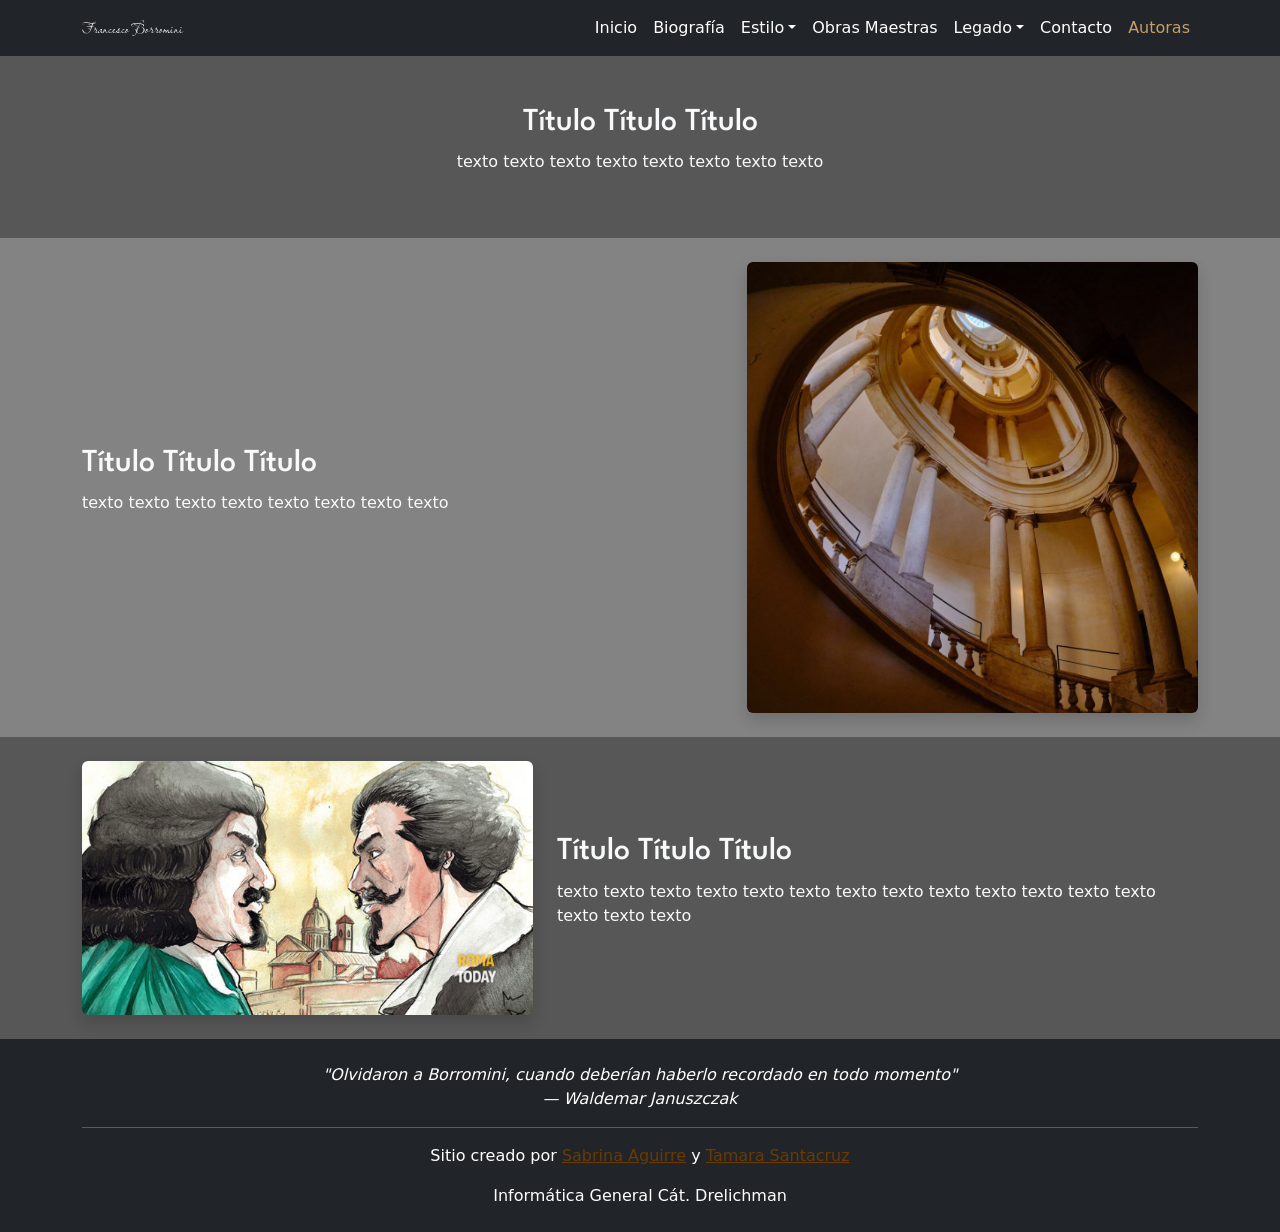
==== analisis.html @ cff2b2e4 "Cambio de headers, responsive de autoras, estructura base de analisis.html y obras.html" ====
<!DOCTYPE html>
<html lang="es">
<head>
    <meta charset="UTF-8">
    <meta name="viewport" content="width=device-width, initial-scale=1.0">
    <title>Análisis</title>
    <link href="https://cdn.jsdelivr.net/npm/bootstrap@5.3.8/dist/css/bootstrap.min.css" rel="stylesheet">
    <link href="css/estilos.css" rel="stylesheet">
    <link rel="preconnect" href="https://fonts.googleapis.com">
    <link rel="preconnect" href="https://fonts.gstatic.com" crossorigin>
    <link href="https://fonts.googleapis.com/css2?family=Abel&family=Barlow:ital,wght@0,100;0,200;0,300;0,400;0,500;0,600;0,700;0,800;0,900;1,100;1,200;1,300;1,400;1,500;1,600;1,700;1,800;1,900&family=Bebas+Neue&family=Caprasimo&family=Glegoo:wght@400;700&family=Lavishly+Yours&family=League+Spartan:wght@100..900&family=Mulish:ital,wght@0,200..1000;1,200..1000&family=Special+Gothic+Expanded+One&family=Ubuntu:ital,wght@0,300;0,400;0,500;0,700;1,300;1,400;1,500;1,700&display=swap" rel="stylesheet">
</head>
<body>
    
<header>
    <nav class="navbar navbar-expand-lg navbar-dark bg-dark">
        <div class="container"> 
            <a class="navbar-brand text-wrap text-break fs-6 fs-md-3" href="index.html">
                Francesco Borromini
            </a>
            <button class="navbar-toggler" type="button" data-bs-toggle="collapse" data-bs-target="#navbarNav" aria-controls="navbarNav" aria-expanded="false" aria-label="Toggle navigation">
                <span class="navbar-toggler-icon"></span>
            </button>

            <div class="collapse navbar-collapse" id="navbarNav">
                <ul class="navbar-nav ms-auto">
                    <li class="nav-item"><a class="nav-link" href="index.html">Inicio</a></li>
                    <li class="nav-item"><a class="nav-link" href="biografia.html">Biografía</a></li>
                    <li class="nav-item dropdown">
                        <a class="nav-link dropdown-toggle" href="estilo.html" id="estiloDropdown" role="button" data-bs-toggle="dropdown" aria-expanded="false">Estilo</a>
                        <ul class="dropdown-menu dropdown-menu-dark" aria-labelledby="estiloDropdown">
                            <li><a class="dropdown-item" href="analisis.html">Análisis</a></li>
                        </ul>
                    </li>
                    <li class="nav-item"><a class="nav-link" href="obras.html">Obras Maestras</a></li>
                    <li class="nav-item dropdown">
                        <a class="nav-link dropdown-toggle" href="legado.html" id="legadoDropdown" role="button" data-bs-toggle="dropdown" aria-expanded="false">Legado</a>
                        <ul class="dropdown-menu dropdown-menu-dark" aria-labelledby="legadoDropdown">
                            <li><a class="dropdown-item" href="contexto.html">Contexto del Barroco</a></li>
                        </ul>
                    </li>
                    <li class="nav-item"><a class="nav-link" href="formulario.html">Contacto</a></li>
                    <li class="nav-item"><a class="nav-link active" href="autoras.html">Autoras</a></li>
                </ul>
            </div>
        </div>
    </nav>
</header>

<main>
    <main>
        <div class="bg-gris-oscuro text-light py-5">
            <div class="container text-center">
                <section id="titulo-centrado">
                    <h2>Título Título Título</h2>
                    <p>texto texto texto texto texto texto texto texto</p>
                </section>
            </div>
        </div>

        <div class="bg-gris-claro text-light py-4">
            <div class="container">
                <section id="origenes">
                    <div class="row align-items-center g-4">
                        <div class="col-md-7">
                            <h2>Título Título Título</h2>
                            <p>texto texto texto texto texto texto texto texto</p>
                        </div>
                        <div class="col-md-5">
                            <img src="img/escaleras-palacio-barberini.jpg" alt="Escalera del Palacio Barberini" class="img-fluid rounded shadow">
                        </div>
                    </div>
                </section>
            </div>
        </div>

        <div class="bg-gris-oscuro text-light py-4">
            <div class="container">
                <section id="rivalidad">
                    <div class="row align-items-center g-4">
                        <div class="col-md-5">
                            <img src="img/borromini-bernini.jpg" alt="Gian Lorenzo Bernini y Francesco Borromini" class="img-fluid rounded shadow">
                        </div>
                        <div class="col-md-7">
                            <h2>Título Título Título</h2>
                            <p>texto texto texto texto texto texto texto texto texto texto texto texto texto texto texto texto</p>
                    </div>
                </section>
            </div>
        </div>
</main>

<footer class="bg-dark text-white text-center py-4">
    <div class="container">
        <p class="fst-italic">
            "Olvidaron a Borromini, cuando deberían haberlo recordado en todo momento"<br>
            — Waldemar Januszczak
        </p>
        <hr>
        <p>Sitio creado por <a href="mailto:th.aguirre1226@gmail.com" target="_blank">Sabrina Aguirre</a> y <a href="mailto:santacruzmelany83@gmail.com" target="_blank">Tamara Santacruz</a></p>
        <p class="mb-0">Informática General Cát. Drelichman</p>
    </div>
</footer>

<script src="https://cdn.jsdelivr.net/npm/bootstrap@5.3.8/dist/js/bootstrap.bundle.min.js"></script>

</body>
</html>
---- css/estilos.css ----
/* Para que padding no haga overflow */
* {
    box-sizing: border-box;
}

/* --- Links --- */
a  {
    color: rgb(106, 58, 0);
}

a:hover {
    color: rgb(152, 90, 15);
}

a:active {
    color: rgb(255, 238, 207);
}

/* --- Navbar --- */

/* --- Nombre en el navbar --- */
.navbar-brand {
  font-family: 'Lavishly Yours', cursive;
  font-size: 2.2rem;
}

/* Color normal de los links de la navbar */
.navbar-dark .navbar-nav .nav-link,
.navbar-dark .dropdown-menu .dropdown-item {
    color: #ffffff; 
}

/* Color al pasar el mouse */
.navbar-dark .navbar-nav .nav-link:hover,
.navbar-dark .dropdown-menu .dropdown-item:hover {
    color: #985a0f !important; 
}

/* Color cuando el link está activo */
.navbar-dark .navbar-nav .nav-link.active,
.navbar-dark .navbar-nav .nav-link:focus,
.navbar-dark .dropdown-menu .dropdown-item.active
 {
    color: #c79d69;
    background-color: transparent;
}

/* Suavizar transición del hover */
.navbar-nav .nav-link,
.navbar-nav .dropdown-item {
    transition: all 0.2s ease-in-out;
}


/* --- Banner index.html --- */
#banner-borromini {
    min-height: 100vh;
    
    /* Oscurecimiento */
    background-image: linear-gradient(rgba(0, 0, 0, 0.65), rgba(0, 0, 0, 0.65)), url('../img/cupula-sant-ivo.jpg');
    background-size: cover;
    background-position: center center;
}

/* --- ESTILOS index.html --- */

#banner-borromini {
    min-height: 100vh;
    
    /* Oscurecimiento */
    background-image: linear-gradient(rgba(0, 0, 0, 0.65), rgba(0, 0, 0, 0.65)), url('../img/cupula-sant-ivo.jpg');
    background-size: cover;
    background-position: center center;
}

/* --- Fondos de los contenedores --- */

.bg-gris-oscuro {
    background-color: #575757;
}

.bg-gris-claro {
    background-color: #848383;
}

/* --- Títulos de los contenedores --- */

#introduccion h2 {
  font-family: 'League Spartan', sans-serif;
  font-weight: 700;
}

#destacados h2 {
    font-family: 'League Spartan', sans-serif;
    font-weight: 500;
}

/* --- Estilos para las cards --- */

.card-img-container {
    position: relative;
    overflow: hidden;
}

.card-hover-overlay {
    position: absolute;
    top: 0;
    left: 0;
    width: 100%;
    height: 100%;
    
    /* Fondo oscuro semitransparente */
    background-color: rgba(0, 0, 0, 0.75); 
    
    /* Estilo del texto */
    color: white;
    
    /* Centrado del texto */
    display: flex;
    justify-content: center;
    align-items: center;
    text-align: center;
    
    /* Oculto por defecto */
    opacity: 0;
    
    /* Transición */
    transition: opacity 0.3s ease-in-out;
}

/* Efecto hover */
.card:hover .card-hover-overlay {
    opacity: 1;
}

/* Zoom en la imagen */
.card .card-img-top {
    transition: transform 0.3s ease-in-out;
}

.card:hover .card-img-top {
    transform: scale(1.05); /* Agranda un poco la imagen */
}

#destacados .card {
    background-color: #2c3034;
    border: 1px solid #495057;
}

#destacados .card-title {
    color: #ffffff;
    font-family: 'League Spartan', sans-serif;
    font-weight: 600;
    letter-spacing: 1px;
}

/* --- ESTILOS biografia.html --- */

#titulo-centrado h1 {
    font-family: 'League Spartan', sans-serif;
    font-weight: 700;
}

/* --- ESTILOS estilo.html --- */

#estilo, 
#tecnica, 
#estilo h2, 
#tecnica h2 {
    font-family: 'League Spartan', sans-serif;
    font-weight: 700;
}

#origenes h2,
#rivalidad h2,
#final h2,
h3,
h2 {
    font-family: 'League Spartan', sans-serif;
}

/* --- ESTILOS autoras.html --- */

.pfp {
  width: 100%;
    max-width: 140px;
    height: auto;
    border-radius: 50%;
  object-fit: cover;
  border: 3px solid #848383; 
  margin-bottom: 1rem;
}

.mail-autora {
  color: #ADA6A6;
  transition: color 0.3s ease;
}

.mail-autora:hover {
  color: #cccccc;
  text-decoration: none;
}

/* --- ESTILOS legado.html --- */

#opus-architectonicum img {
    max-width: 75%;
    display: block;
    margin: 0 auto;
}
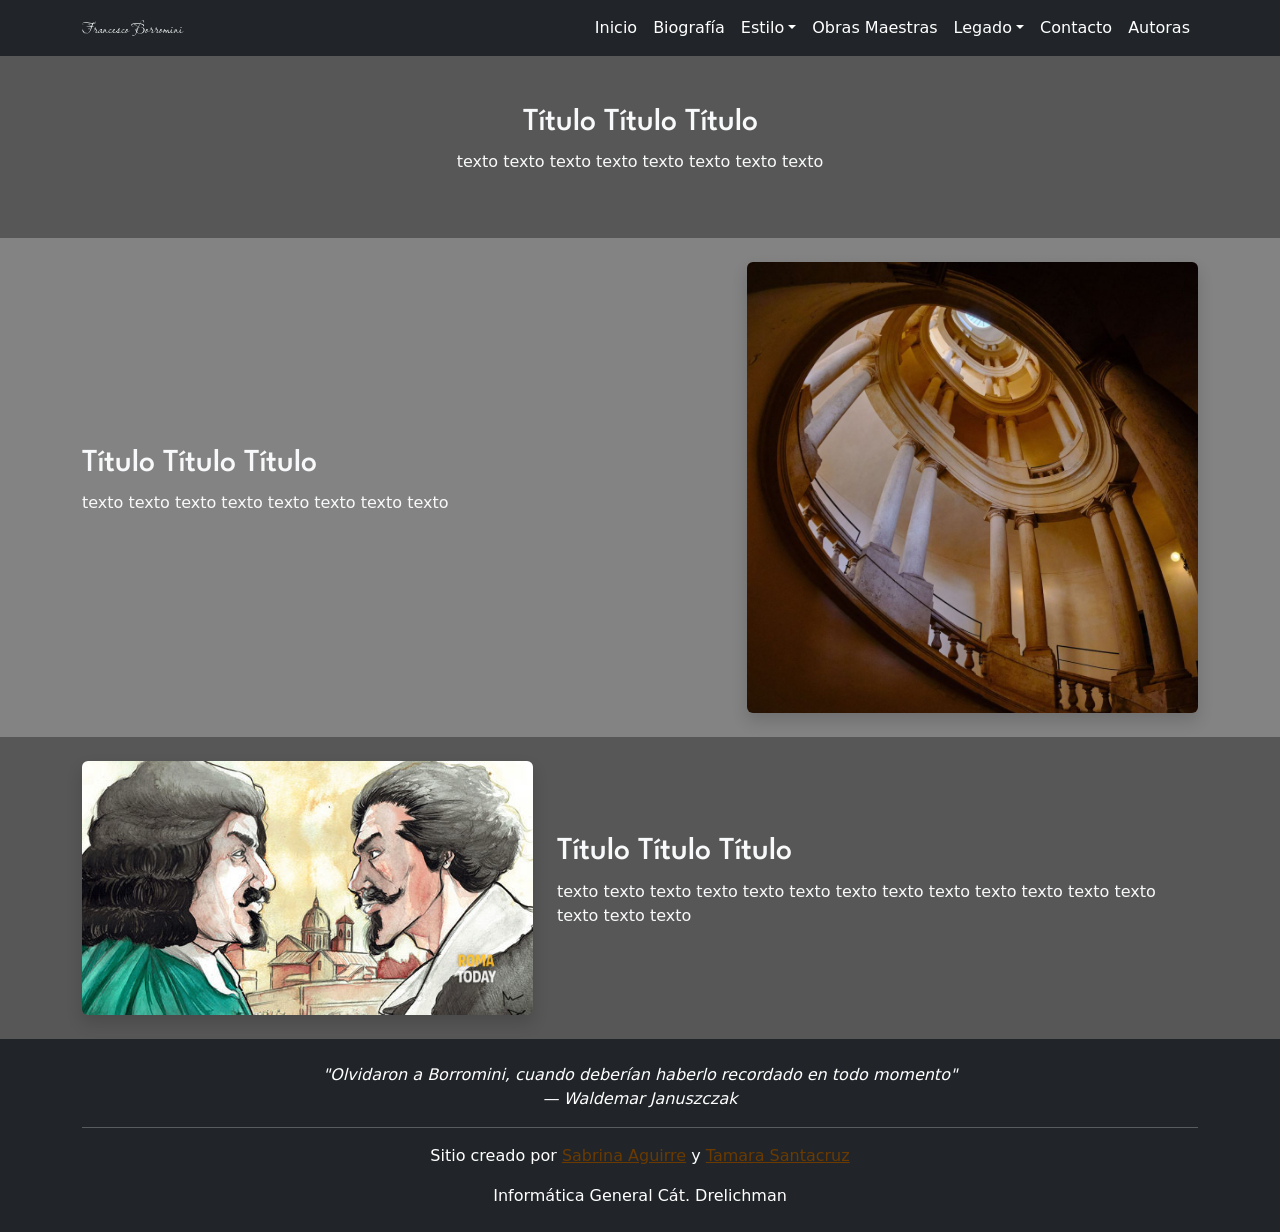
==== commit cfd70151: "Corrección del nav y otros errores" ====
--- a/analisis.html
+++ b/analisis.html
@@ -29,7 +29,7 @@
                     <li class="nav-item dropdown">
                         <a class="nav-link dropdown-toggle" href="estilo.html" id="estiloDropdown" role="button" data-bs-toggle="dropdown" aria-expanded="false">Estilo</a>
                         <ul class="dropdown-menu dropdown-menu-dark" aria-labelledby="estiloDropdown">
-                            <li><a class="dropdown-item" href="analisis.html">Análisis</a></li>
+                            <li><a class="dropdown-item active" href="analisis.html">Análisis</a></li>
                         </ul>
                     </li>
                     <li class="nav-item"><a class="nav-link" href="obras.html">Obras Maestras</a></li>
@@ -40,7 +40,7 @@
                         </ul>
                     </li>
                     <li class="nav-item"><a class="nav-link" href="formulario.html">Contacto</a></li>
-                    <li class="nav-item"><a class="nav-link active" href="autoras.html">Autoras</a></li>
+                    <li class="nav-item"><a class="nav-link" href="autoras.html">Autoras</a></li>
                 </ul>
             </div>
         </div>
--- a/css/estilos.css
+++ b/css/estilos.css
@@ -207,5 +207,4 @@
     max-width: 75%;
     display: block;
     margin: 0 auto;
-}
-
+}
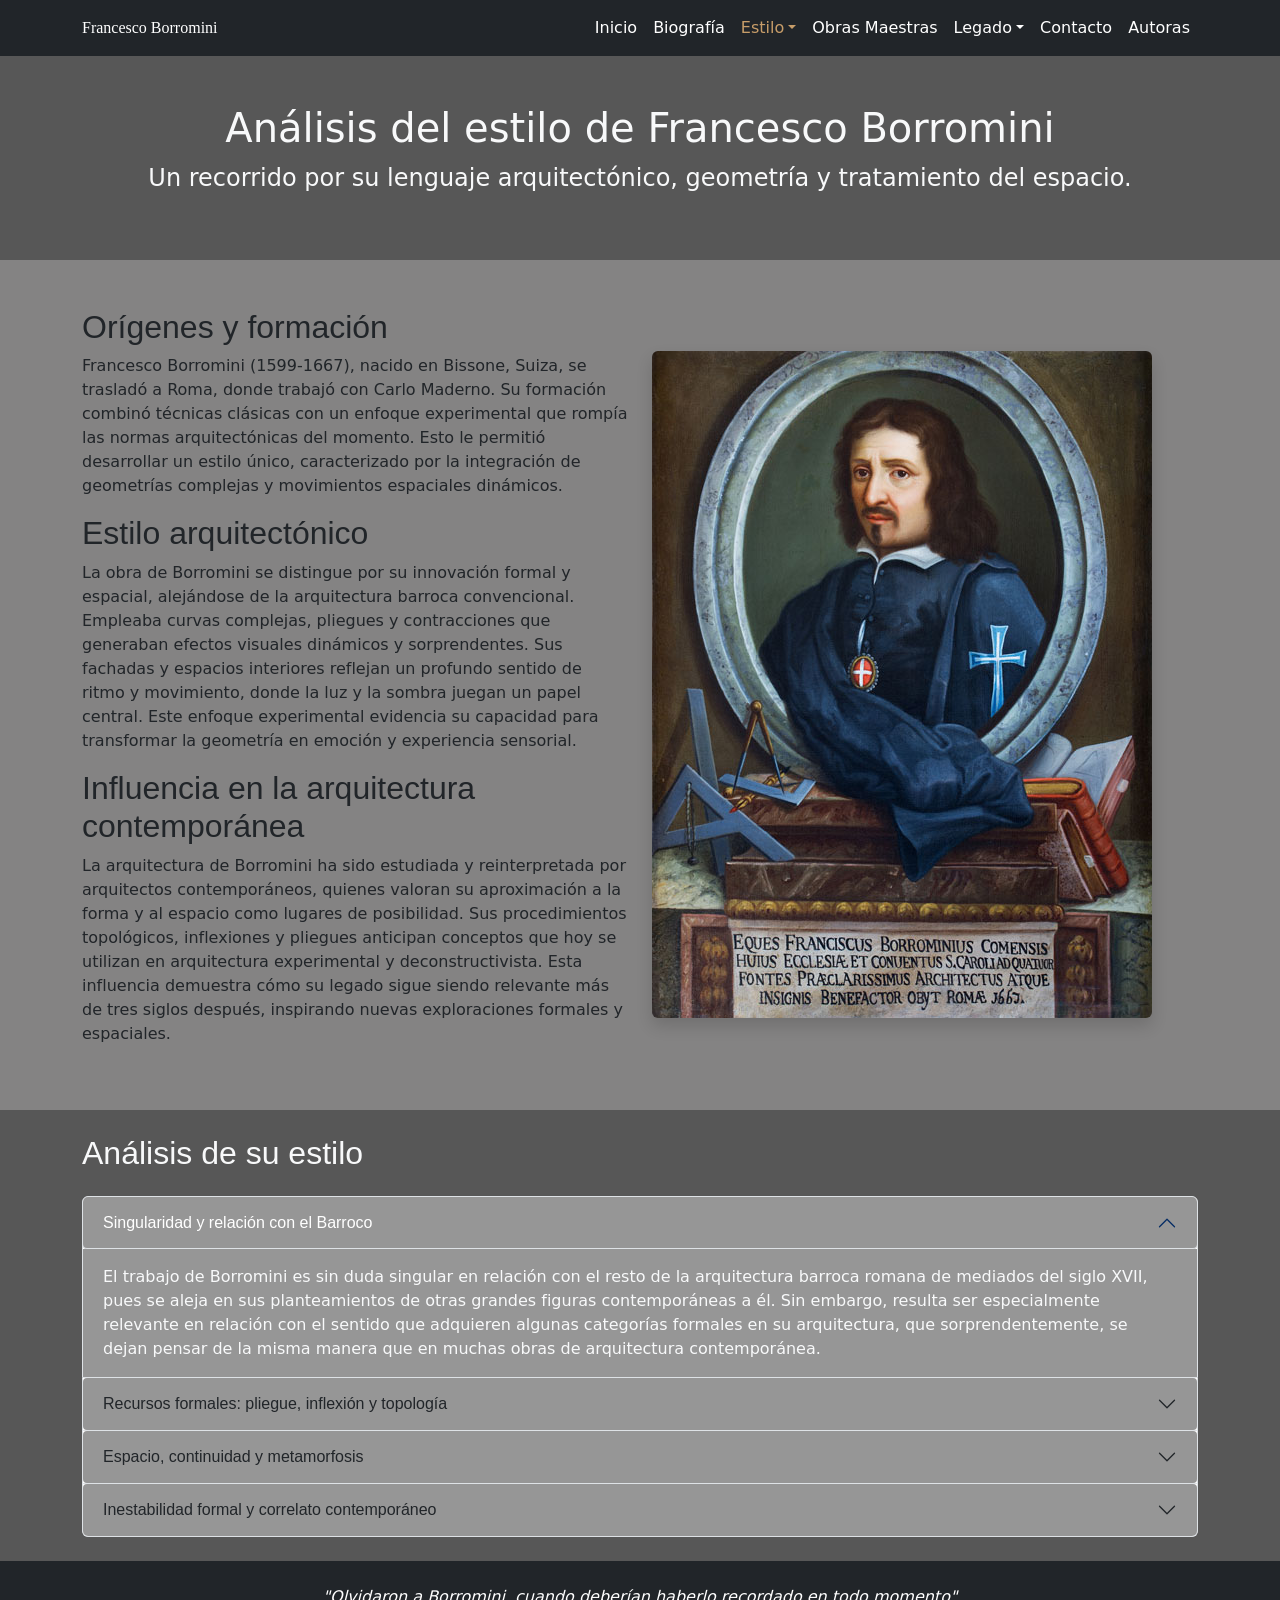
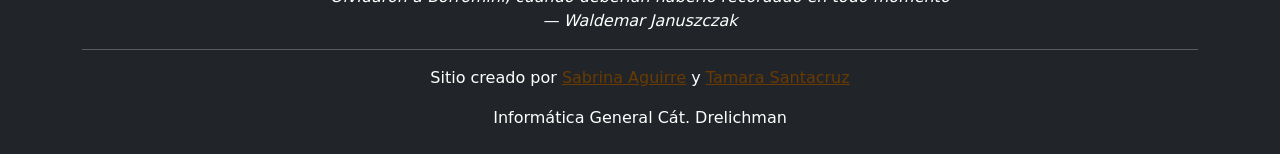
==== commit ff0ec170: "Analisis.html y tercera funcionalidad. Agrego img y modifico css" ====
--- a/analisis.html
+++ b/analisis.html
@@ -3,15 +3,12 @@
 <head>
     <meta charset="UTF-8">
     <meta name="viewport" content="width=device-width, initial-scale=1.0">
-    <title>Análisis</title>
+    <title>Análisis de Borromini</title>
     <link href="https://cdn.jsdelivr.net/npm/bootstrap@5.3.8/dist/css/bootstrap.min.css" rel="stylesheet">
     <link href="css/estilos.css" rel="stylesheet">
-    <link rel="preconnect" href="https://fonts.googleapis.com">
-    <link rel="preconnect" href="https://fonts.gstatic.com" crossorigin>
-    <link href="https://fonts.googleapis.com/css2?family=Abel&family=Barlow:ital,wght@0,100;0,200;0,300;0,400;0,500;0,600;0,700;0,800;0,900;1,100;1,200;1,300;1,400;1,500;1,600;1,700;1,800;1,900&family=Bebas+Neue&family=Caprasimo&family=Glegoo:wght@400;700&family=Lavishly+Yours&family=League+Spartan:wght@100..900&family=Mulish:ital,wght@0,200..1000;1,200..1000&family=Special+Gothic+Expanded+One&family=Ubuntu:ital,wght@0,300;0,400;0,500;0,700;1,300;1,400;1,500;1,700&display=swap" rel="stylesheet">
 </head>
 <body>
-    
+
 <header>
     <nav class="navbar navbar-expand-lg navbar-dark bg-dark">
         <div class="container"> 
@@ -27,7 +24,7 @@
                     <li class="nav-item"><a class="nav-link" href="index.html">Inicio</a></li>
                     <li class="nav-item"><a class="nav-link" href="biografia.html">Biografía</a></li>
                     <li class="nav-item dropdown">
-                        <a class="nav-link dropdown-toggle" href="estilo.html" id="estiloDropdown" role="button" data-bs-toggle="dropdown" aria-expanded="false">Estilo</a>
+                        <a class="nav-link dropdown-toggle active" href="estilo.html" id="estiloDropdown" role="button" data-bs-toggle="dropdown" aria-expanded="false">Estilo</a>
                         <ul class="dropdown-menu dropdown-menu-dark" aria-labelledby="estiloDropdown">
                             <li><a class="dropdown-item active" href="analisis.html">Análisis</a></li>
                         </ul>
@@ -48,46 +45,99 @@
 </header>
 
 <main>
-    <main>
-        <div class="bg-gris-oscuro text-light py-5">
-            <div class="container text-center">
-                <section id="titulo-centrado">
-                    <h2>Título Título Título</h2>
-                    <p>texto texto texto texto texto texto texto texto</p>
-                </section>
+    <!-- Introducción -->
+    <div class="bg-gris-oscuro text-light py-5">
+        <div class="container text-center">
+            <h1>Análisis del estilo de Francesco Borromini</h1>
+            <p class="lead fs-4">Un recorrido por su lenguaje arquitectónico, geometría y tratamiento del espacio.</p>
+        </div>
+    </div>
+
+    <!-- Orígenes y formación -->
+    <div class="bg-gris-claro text-dark py-5">
+        <div class="container">
+            <div class="row align-items-center g-4">
+                <div class="col-md-6">
+                    <h2>Orígenes y formación</h2>
+                    <p>Francesco Borromini (1599-1667), nacido en Bissone, Suiza, se trasladó a Roma, donde trabajó con Carlo Maderno. Su formación combinó técnicas clásicas con un enfoque experimental que rompía las normas arquitectónicas del momento. Esto le permitió desarrollar un estilo único, caracterizado por la integración de geometrías complejas y movimientos espaciales dinámicos.</p>
+
+                    <h2>Estilo arquitectónico</h2>
+                    <p>La obra de Borromini se distingue por su innovación formal y espacial, alejándose de la arquitectura barroca convencional. Empleaba curvas complejas, pliegues y contracciones que generaban efectos visuales dinámicos y sorprendentes. Sus fachadas y espacios interiores reflejan un profundo sentido de ritmo y movimiento, donde la luz y la sombra juegan un papel central. Este enfoque experimental evidencia su capacidad para transformar la geometría en emoción y experiencia sensorial.</p>
+
+                    <h2>Influencia en la arquitectura contemporánea</h2>
+                    <p>La arquitectura de Borromini ha sido estudiada y reinterpretada por arquitectos contemporáneos, quienes valoran su aproximación a la forma y al espacio como lugares de posibilidad. Sus procedimientos topológicos, inflexiones y pliegues anticipan conceptos que hoy se utilizan en arquitectura experimental y deconstructivista. Esta influencia demuestra cómo su legado sigue siendo relevante más de tres siglos después, inspirando nuevas exploraciones formales y espaciales.</p>
+                </div>
+
+                <div class="col-md-6">
+                    <img src="img/borromini-retrato-espejo.jpg" alt="Retrato de Borromini frente a un espejo" class="img-fluid rounded shadow">
+                </div>
             </div>
         </div>
+    </div>
 
-        <div class="bg-gris-claro text-light py-4">
-            <div class="container">
-                <section id="origenes">
-                    <div class="row align-items-center g-4">
-                        <div class="col-md-7">
-                            <h2>Título Título Título</h2>
-                            <p>texto texto texto texto texto texto texto texto</p>
-                        </div>
-                        <div class="col-md-5">
-                            <img src="img/escaleras-palacio-barberini.jpg" alt="Escalera del Palacio Barberini" class="img-fluid rounded shadow">
+    <!-- Análisis profundo en acordeones -->
+    <div class="bg-gris-oscuro text-light py-4">
+        <div class="container">
+            <h2 class="mb-4">Análisis de su estilo</h2>
+
+            <div class="accordion" id="acordeonAnalisis">
+                <div class="accordion-item">
+                    <h2 class="accordion-header" id="headingUno">
+                        <button class="accordion-button" type="button" data-bs-toggle="collapse" data-bs-target="#collapseUno" aria-expanded="true" aria-controls="collapseUno">
+                            Singularidad y relación con el Barroco
+                        </button>
+                    </h2>
+                    <div id="collapseUno" class="accordion-collapse collapse show" aria-labelledby="headingUno" data-bs-parent="#acordeonAnalisis">
+                        <div class="accordion-body">
+                            El trabajo de Borromini es sin duda singular en relación con el resto de la arquitectura barroca romana de mediados del siglo XVII, pues se aleja en sus planteamientos de otras grandes figuras contemporáneas a él. Sin embargo, resulta ser especialmente relevante en relación con el sentido que adquieren algunas categorías formales en su arquitectura, que sorprendentemente, se dejan pensar de la misma manera que en muchas obras de arquitectura contemporánea.
                         </div>
                     </div>
-                </section>
-            </div>
+                </div>
+
+                <div class="accordion-item">
+                    <h2 class="accordion-header" id="headingDos">
+                        <button class="accordion-button collapsed" type="button" data-bs-toggle="collapse" data-bs-target="#collapseDos" aria-expanded="false" aria-controls="collapseDos">
+                            Recursos formales: pliegue, inflexión y topología
+                        </button>
+                    </h2>
+                    <div id="collapseDos" class="accordion-collapse collapse" aria-labelledby="headingDos" data-bs-parent="#acordeonAnalisis">
+                        <div class="accordion-body">
+                            A través del uso del pliegue, la inflexión, lo topológico o lo in-forme, descubrimos en la arquitectura de Borromini una cierta negación a determinarse en una apariencia formal concreta. Los principios que rigen la forma, es decir, su estatuto, comparten un mismo sentido con muchas obras de arquitectura contemporánea, extendiendo el modo de comprensión del espacio a nuevas maneras de exploración de la forma.
+                        </div>
+                    </div>
+                </div>
+
+                <div class="accordion-item">
+                    <h2 class="accordion-header" id="headingTres">
+                        <button class="accordion-button collapsed" type="button" data-bs-toggle="collapse" data-bs-target="#collapseTres" aria-expanded="false" aria-controls="collapseTres">
+                            Espacio, continuidad y metamorfosis
+                        </button>
+                    </h2>
+                    <div id="collapseTres" class="accordion-collapse collapse" aria-labelledby="headingTres" data-bs-parent="#acordeonAnalisis">
+                        <div class="accordion-body">
+                            Estos rasgos característicos apuntan a una comprensión del espacio como lugar de posibilidad; el uso de inflexión, expresión de continuidad, procedimiento metamórfico, enmascaramiento de lo tectónico y el estatuto de la envolvente como lugar privilegiado de expresión. Señalan no tanto a la forma completada, como al lugar-espacio donde esta se determina.
+                        </div>
+                    </div>
+                </div>
+
+                <div class="accordion-item">
+                    <h2 class="accordion-header" id="headingCuatro">
+                        <button class="accordion-button collapsed" type="button" data-bs-toggle="collapse" data-bs-target="#collapseCuatro" aria-expanded="false" aria-controls="collapseCuatro">
+                            Inestabilidad formal y correlato contemporáneo
+                        </button>
+                    </h2>
+                    <div id="collapseCuatro" class="accordion-collapse collapse" aria-labelledby="headingCuatro" data-bs-parent="#acordeonAnalisis">
+                        <div class="accordion-body">
+                            El estatuto o régimen de la forma no evidencia una forma acabada y determinada en plenitud, sino una cierta inestabilidad en su expresión, configuración, estructura y límites. Esta reflexión tiene su correlato en arquitectura contemporánea y permite comprender cómo la obra de Borromini sigue siendo una referencia para el análisis actual del espacio y la forma.
+                        </div>
+                    </div>
+                </div>
+
+            </div> <!-- Fin acordeón -->
+
         </div>
+    </div>
 
-        <div class="bg-gris-oscuro text-light py-4">
-            <div class="container">
-                <section id="rivalidad">
-                    <div class="row align-items-center g-4">
-                        <div class="col-md-5">
-                            <img src="img/borromini-bernini.jpg" alt="Gian Lorenzo Bernini y Francesco Borromini" class="img-fluid rounded shadow">
-                        </div>
-                        <div class="col-md-7">
-                            <h2>Título Título Título</h2>
-                            <p>texto texto texto texto texto texto texto texto texto texto texto texto texto texto texto texto</p>
-                    </div>
-                </section>
-            </div>
-        </div>
 </main>
 
 <footer class="bg-dark text-white text-center py-4">
@@ -103,6 +153,6 @@
 </footer>
 
 <script src="https://cdn.jsdelivr.net/npm/bootstrap@5.3.8/dist/js/bootstrap.bundle.min.js"></script>
-
+<script src="js/analisis.js"></script>
 </body>
 </html>
--- a/css/estilos.css
+++ b/css/estilos.css
@@ -1,19 +1,18 @@
-/* Para que padding no haga overflow */
 * {
     box-sizing: border-box;
 }
 
 /* --- Links --- */
 a  {
-    color: rgb(106, 58, 0);
+    color: #6a3a00;
 }
 
 a:hover {
-    color: rgb(152, 90, 15);
+    color: #985a0f;
 }
 
 a:active {
-    color: rgb(255, 238, 207);
+    color: #ffeecf;
 }
 
 /* --- Navbar --- */
@@ -57,7 +56,7 @@
     min-height: 100vh;
     
     /* Oscurecimiento */
-    background-image: linear-gradient(rgba(0, 0, 0, 0.65), rgba(0, 0, 0, 0.65)), url('../img/cupula-sant-ivo.jpg');
+    background-image: linear-gradient(#000000a6, #000000a6), url('../img/cupula-sant-ivo.jpg');
     background-size: cover;
     background-position: center center;
 }
@@ -68,7 +67,7 @@
     min-height: 100vh;
     
     /* Oscurecimiento */
-    background-image: linear-gradient(rgba(0, 0, 0, 0.65), rgba(0, 0, 0, 0.65)), url('../img/cupula-sant-ivo.jpg');
+    background-image: linear-gradient(#000000a6, #000000a6), url('../img/cupula-sant-ivo.jpg');
     background-size: cover;
     background-position: center center;
 }
@@ -110,10 +109,10 @@
     height: 100%;
     
     /* Fondo oscuro semitransparente */
-    background-color: rgba(0, 0, 0, 0.75); 
+    background-color: #000000bf; 
     
     /* Estilo del texto */
-    color: white;
+    color: #ffffff;
     
     /* Centrado del texto */
     display: flex;
@@ -207,4 +206,26 @@
     max-width: 75%;
     display: block;
     margin: 0 auto;
-}+}
+
+
+/* --- Estilos analisis.html --- */
+
+
+.accordion-button {
+    background-color: #969696;
+    border-radius: 0.25rem;
+  }
+
+  .accordion-button:not(.collapsed) {
+    background-color: #969696; 
+    color: #fff;
+  }
+
+.accordion-body {
+    background-color: #969696; 
+    color: #f8f9fa;
+}
+
+
+
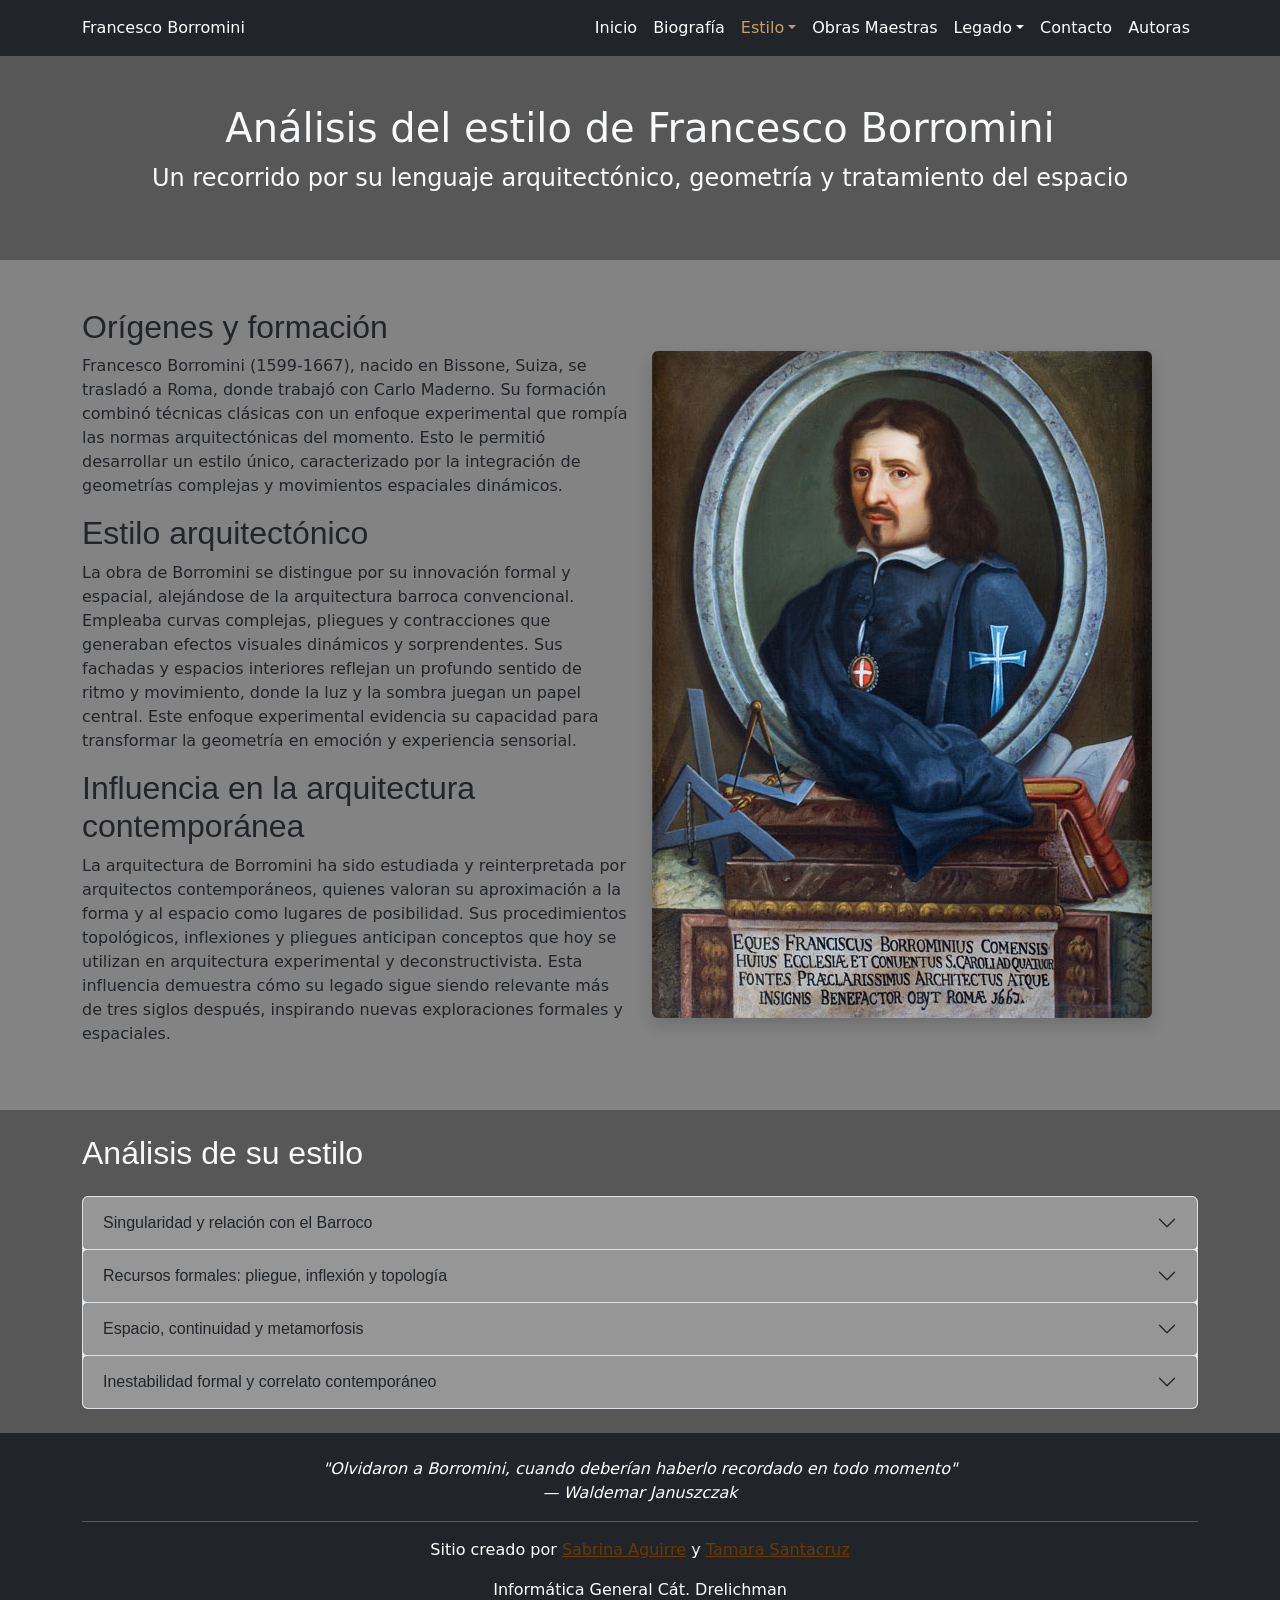
==== commit c63e80a0: "Arreglos finales" ====
--- a/analisis.html
+++ b/analisis.html
@@ -49,7 +49,7 @@
     <div class="bg-gris-oscuro text-light py-5">
         <div class="container text-center">
             <h1>Análisis del estilo de Francesco Borromini</h1>
-            <p class="lead fs-4">Un recorrido por su lenguaje arquitectónico, geometría y tratamiento del espacio.</p>
+            <p class="lead fs-4">Un recorrido por su lenguaje arquitectónico, geometría y tratamiento del espacio</p>
         </div>
     </div>
 
@@ -83,11 +83,11 @@
             <div class="accordion" id="acordeonAnalisis">
                 <div class="accordion-item">
                     <h2 class="accordion-header" id="headingUno">
-                        <button class="accordion-button" type="button" data-bs-toggle="collapse" data-bs-target="#collapseUno" aria-expanded="true" aria-controls="collapseUno">
+                        <button class="accordion-button collapsed" type="button" data-bs-toggle="collapse" data-bs-target="#collapseUno" aria-expanded="false" aria-controls="collapseUno">
                             Singularidad y relación con el Barroco
                         </button>
                     </h2>
-                    <div id="collapseUno" class="accordion-collapse collapse show" aria-labelledby="headingUno" data-bs-parent="#acordeonAnalisis">
+                    <div id="collapseUno" class="accordion-collapse collapse" aria-labelledby="headingUno" data-bs-parent="#acordeonAnalisis">
                         <div class="accordion-body">
                             El trabajo de Borromini es sin duda singular en relación con el resto de la arquitectura barroca romana de mediados del siglo XVII, pues se aleja en sus planteamientos de otras grandes figuras contemporáneas a él. Sin embargo, resulta ser especialmente relevante en relación con el sentido que adquieren algunas categorías formales en su arquitectura, que sorprendentemente, se dejan pensar de la misma manera que en muchas obras de arquitectura contemporánea.
                         </div>
--- a/css/estilos.css
+++ b/css/estilos.css
@@ -19,7 +19,6 @@
 
 /* --- Nombre en el navbar --- */
 .navbar-brand {
-  font-family: 'Lavishly Yours', cursive;
   font-size: 2.2rem;
 }
 
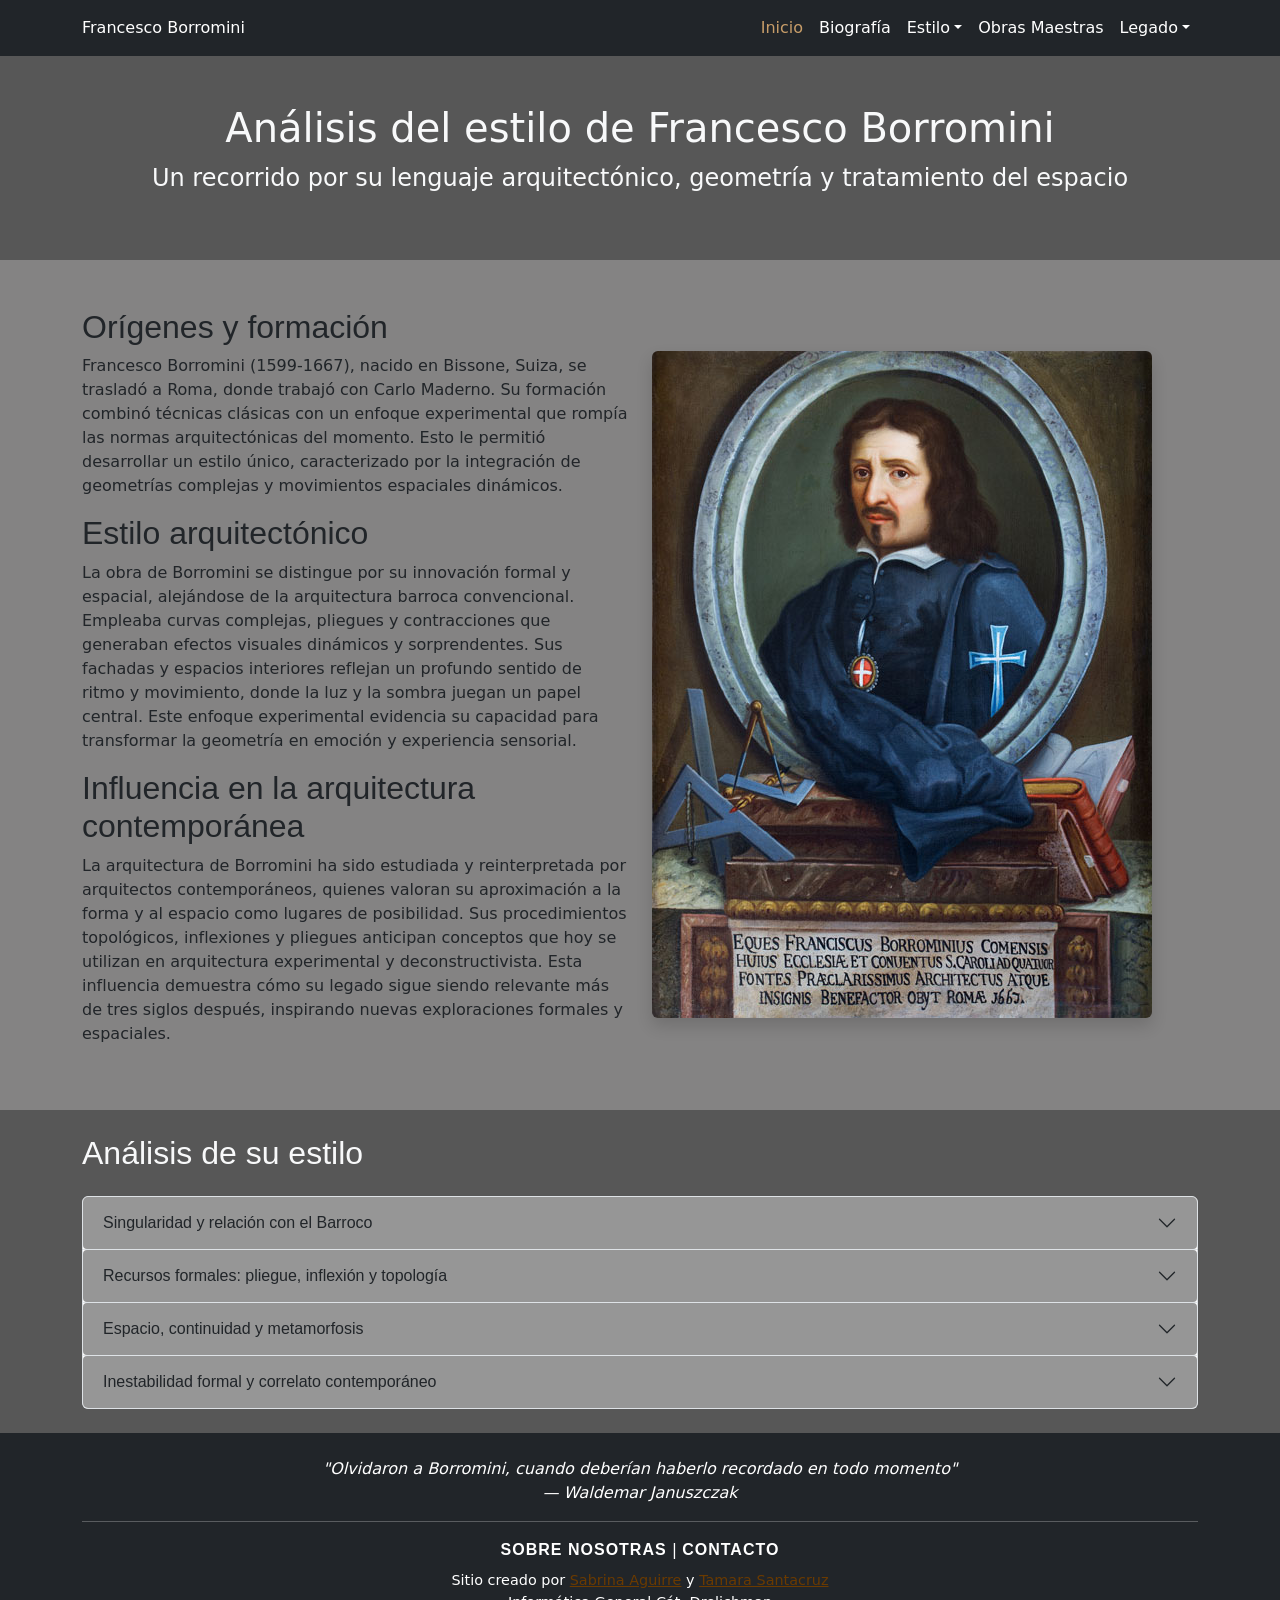
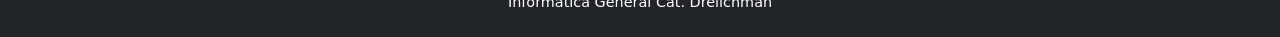
==== commit 8dd17390: "Nav y footer modificados en todas las páginas" ====
--- a/analisis.html
+++ b/analisis.html
@@ -10,147 +10,169 @@
 <body>
 
 <header>
-    <nav class="navbar navbar-expand-lg navbar-dark bg-dark">
-        <div class="container"> 
-            <a class="navbar-brand text-wrap text-break fs-6 fs-md-3" href="index.html">
-                Francesco Borromini
-            </a>
-            <button class="navbar-toggler" type="button" data-bs-toggle="collapse" data-bs-target="#navbarNav" aria-controls="navbarNav" aria-expanded="false" aria-label="Toggle navigation">
-                <span class="navbar-toggler-icon"></span>
-            </button>
+        <nav class="navbar navbar-expand-lg navbar-dark bg-dark">
+            <div class="container"> 
+                <a class="navbar-brand text-wrap text-break fs-6 fs-md-3" href="index.html">
+                    Francesco Borromini
+                </a>
+                <button class="navbar-toggler" type="button" data-bs-toggle="collapse" data-bs-target="#navbarNav" aria-controls="navbarNav" aria-expanded="false" aria-label="Toggle navigation">
+                    <span class="navbar-toggler-icon"></span>
+                </button>
 
-            <div class="collapse navbar-collapse" id="navbarNav">
-                <ul class="navbar-nav ms-auto">
-                    <li class="nav-item"><a class="nav-link" href="index.html">Inicio</a></li>
-                    <li class="nav-item"><a class="nav-link" href="biografia.html">Biografía</a></li>
-                    <li class="nav-item dropdown">
-                        <a class="nav-link dropdown-toggle active" href="estilo.html" id="estiloDropdown" role="button" data-bs-toggle="dropdown" aria-expanded="false">Estilo</a>
-                        <ul class="dropdown-menu dropdown-menu-dark" aria-labelledby="estiloDropdown">
-                            <li><a class="dropdown-item active" href="analisis.html">Análisis</a></li>
-                        </ul>
-                    </li>
-                    <li class="nav-item"><a class="nav-link" href="obras.html">Obras Maestras</a></li>
-                    <li class="nav-item dropdown">
-                        <a class="nav-link dropdown-toggle" href="legado.html" id="legadoDropdown" role="button" data-bs-toggle="dropdown" aria-expanded="false">Legado</a>
-                        <ul class="dropdown-menu dropdown-menu-dark" aria-labelledby="legadoDropdown">
-                            <li><a class="dropdown-item" href="contexto.html">Contexto del Barroco</a></li>
-                        </ul>
-                    </li>
-                    <li class="nav-item"><a class="nav-link" href="formulario.html">Contacto</a></li>
-                    <li class="nav-item"><a class="nav-link" href="autoras.html">Autoras</a></li>
-                </ul>
+                <div class="collapse navbar-collapse" id="navbarNav">
+                    <ul class="navbar-nav ms-auto">
+                        <li class="nav-item"><a class="nav-link active" href="index.html">Inicio</a></li>
+
+                        <li class="nav-item"><a class="nav-link" href="biografia.html">Biografía</a></li>
+
+                        <li class="nav-item dropdown">
+                            <a class="nav-link dropdown-toggle" href="#" id="estiloDropdown" role="button" data-bs-toggle="dropdown" aria-expanded="false">Estilo</a>
+                            <ul class="dropdown-menu dropdown-menu-dark" aria-labelledby="estiloDropdown">
+                                <li><a class="dropdown-item dropdown-item-special" href="estilo.html">Ver Estilo</a></li>
+                                <li><hr class="dropdown-divider"></li>
+                                <li><a class="dropdown-item" href="analisis.html">Análisis</a></li>
+                            </ul>
+                        </li>
+
+                        <li class="nav-item"><a class="nav-link" href="obras.html">Obras Maestras</a></li>
+
+                        <li class="nav-item dropdown">
+                            <a class="nav-link dropdown-toggle" href="#" id="legadoDropdown" role="button" data-bs-toggle="dropdown" aria-expanded="false">Legado</a>
+                            <ul class="dropdown-menu dropdown-menu-dark" aria-labelledby="legadoDropdown">
+                                <li><a class="dropdown-item dropdown-item-special" href="legado.html">Ver Legado</a></li>
+                                <li><hr class="dropdown-divider"></li>
+                                <li><a class="dropdown-item" href="contexto.html">Contexto del Barroco</a></li>
+                            </ul>
+                        </li>
+
+                    </ul>
+                </div>
+            </div>
+        </nav>
+    </header>
+
+    <main>
+        <!-- Introducción -->
+        <div class="bg-gris-oscuro text-light py-5">
+            <div class="container text-center">
+                <h1>Análisis del estilo de Francesco Borromini</h1>
+                <p class="lead fs-4">Un recorrido por su lenguaje arquitectónico, geometría y tratamiento del espacio</p>
             </div>
         </div>
-    </nav>
-</header>
 
-<main>
-    <!-- Introducción -->
-    <div class="bg-gris-oscuro text-light py-5">
-        <div class="container text-center">
-            <h1>Análisis del estilo de Francesco Borromini</h1>
-            <p class="lead fs-4">Un recorrido por su lenguaje arquitectónico, geometría y tratamiento del espacio</p>
-        </div>
-    </div>
+        <!-- Orígenes y formación -->
+        <div class="bg-gris-claro text-dark py-5">
+            <div class="container">
+                <div class="row align-items-center g-4">
+                    <div class="col-md-6">
+                        <h2>Orígenes y formación</h2>
+                        <p>Francesco Borromini (1599-1667), nacido en Bissone, Suiza, se trasladó a Roma, donde trabajó con Carlo Maderno. Su formación combinó técnicas clásicas con un enfoque experimental que rompía las normas arquitectónicas del momento. Esto le permitió desarrollar un estilo único, caracterizado por la integración de geometrías complejas y movimientos espaciales dinámicos.</p>
 
-    <!-- Orígenes y formación -->
-    <div class="bg-gris-claro text-dark py-5">
-        <div class="container">
-            <div class="row align-items-center g-4">
-                <div class="col-md-6">
-                    <h2>Orígenes y formación</h2>
-                    <p>Francesco Borromini (1599-1667), nacido en Bissone, Suiza, se trasladó a Roma, donde trabajó con Carlo Maderno. Su formación combinó técnicas clásicas con un enfoque experimental que rompía las normas arquitectónicas del momento. Esto le permitió desarrollar un estilo único, caracterizado por la integración de geometrías complejas y movimientos espaciales dinámicos.</p>
+                        <h2>Estilo arquitectónico</h2>
+                        <p>La obra de Borromini se distingue por su innovación formal y espacial, alejándose de la arquitectura barroca convencional. Empleaba curvas complejas, pliegues y contracciones que generaban efectos visuales dinámicos y sorprendentes. Sus fachadas y espacios interiores reflejan un profundo sentido de ritmo y movimiento, donde la luz y la sombra juegan un papel central. Este enfoque experimental evidencia su capacidad para transformar la geometría en emoción y experiencia sensorial.</p>
 
-                    <h2>Estilo arquitectónico</h2>
-                    <p>La obra de Borromini se distingue por su innovación formal y espacial, alejándose de la arquitectura barroca convencional. Empleaba curvas complejas, pliegues y contracciones que generaban efectos visuales dinámicos y sorprendentes. Sus fachadas y espacios interiores reflejan un profundo sentido de ritmo y movimiento, donde la luz y la sombra juegan un papel central. Este enfoque experimental evidencia su capacidad para transformar la geometría en emoción y experiencia sensorial.</p>
+                        <h2>Influencia en la arquitectura contemporánea</h2>
+                        <p>La arquitectura de Borromini ha sido estudiada y reinterpretada por arquitectos contemporáneos, quienes valoran su aproximación a la forma y al espacio como lugares de posibilidad. Sus procedimientos topológicos, inflexiones y pliegues anticipan conceptos que hoy se utilizan en arquitectura experimental y deconstructivista. Esta influencia demuestra cómo su legado sigue siendo relevante más de tres siglos después, inspirando nuevas exploraciones formales y espaciales.</p>
+                    </div>
 
-                    <h2>Influencia en la arquitectura contemporánea</h2>
-                    <p>La arquitectura de Borromini ha sido estudiada y reinterpretada por arquitectos contemporáneos, quienes valoran su aproximación a la forma y al espacio como lugares de posibilidad. Sus procedimientos topológicos, inflexiones y pliegues anticipan conceptos que hoy se utilizan en arquitectura experimental y deconstructivista. Esta influencia demuestra cómo su legado sigue siendo relevante más de tres siglos después, inspirando nuevas exploraciones formales y espaciales.</p>
-                </div>
-
-                <div class="col-md-6">
-                    <img src="img/borromini-retrato-espejo.jpg" alt="Retrato de Borromini frente a un espejo" class="img-fluid rounded shadow">
+                    <div class="col-md-6">
+                        <img src="img/borromini-retrato-espejo.jpg" alt="Retrato de Borromini frente a un espejo" class="img-fluid rounded shadow">
+                    </div>
                 </div>
             </div>
         </div>
-    </div>
 
-    <!-- Análisis profundo en acordeones -->
-    <div class="bg-gris-oscuro text-light py-4">
-        <div class="container">
-            <h2 class="mb-4">Análisis de su estilo</h2>
+        <!-- Análisis profundo en acordeones -->
+        <div class="bg-gris-oscuro text-light py-4">
+            <div class="container">
+                <h2 class="mb-4">Análisis de su estilo</h2>
 
-            <div class="accordion" id="acordeonAnalisis">
-                <div class="accordion-item">
-                    <h2 class="accordion-header" id="headingUno">
-                        <button class="accordion-button collapsed" type="button" data-bs-toggle="collapse" data-bs-target="#collapseUno" aria-expanded="false" aria-controls="collapseUno">
-                            Singularidad y relación con el Barroco
-                        </button>
-                    </h2>
-                    <div id="collapseUno" class="accordion-collapse collapse" aria-labelledby="headingUno" data-bs-parent="#acordeonAnalisis">
-                        <div class="accordion-body">
-                            El trabajo de Borromini es sin duda singular en relación con el resto de la arquitectura barroca romana de mediados del siglo XVII, pues se aleja en sus planteamientos de otras grandes figuras contemporáneas a él. Sin embargo, resulta ser especialmente relevante en relación con el sentido que adquieren algunas categorías formales en su arquitectura, que sorprendentemente, se dejan pensar de la misma manera que en muchas obras de arquitectura contemporánea.
+                <div class="accordion" id="acordeonAnalisis">
+                    <div class="accordion-item">
+                        <h2 class="accordion-header" id="headingUno">
+                            <button class="accordion-button collapsed" type="button" data-bs-toggle="collapse" data-bs-target="#collapseUno" aria-expanded="false" aria-controls="collapseUno">
+                                Singularidad y relación con el Barroco
+                            </button>
+                        </h2>
+                        <div id="collapseUno" class="accordion-collapse collapse" aria-labelledby="headingUno" data-bs-parent="#acordeonAnalisis">
+                            <div class="accordion-body">
+                                El trabajo de Borromini es sin duda singular en relación con el resto de la arquitectura barroca romana de mediados del siglo XVII, pues se aleja en sus planteamientos de otras grandes figuras contemporáneas a él. Sin embargo, resulta ser especialmente relevante en relación con el sentido que adquieren algunas categorías formales en su arquitectura, que sorprendentemente, se dejan pensar de la misma manera que en muchas obras de arquitectura contemporánea.
+                            </div>
                         </div>
                     </div>
-                </div>
 
-                <div class="accordion-item">
-                    <h2 class="accordion-header" id="headingDos">
-                        <button class="accordion-button collapsed" type="button" data-bs-toggle="collapse" data-bs-target="#collapseDos" aria-expanded="false" aria-controls="collapseDos">
-                            Recursos formales: pliegue, inflexión y topología
-                        </button>
-                    </h2>
-                    <div id="collapseDos" class="accordion-collapse collapse" aria-labelledby="headingDos" data-bs-parent="#acordeonAnalisis">
-                        <div class="accordion-body">
-                            A través del uso del pliegue, la inflexión, lo topológico o lo in-forme, descubrimos en la arquitectura de Borromini una cierta negación a determinarse en una apariencia formal concreta. Los principios que rigen la forma, es decir, su estatuto, comparten un mismo sentido con muchas obras de arquitectura contemporánea, extendiendo el modo de comprensión del espacio a nuevas maneras de exploración de la forma.
+                    <div class="accordion-item">
+                        <h2 class="accordion-header" id="headingDos">
+                            <button class="accordion-button collapsed" type="button" data-bs-toggle="collapse" data-bs-target="#collapseDos" aria-expanded="false" aria-controls="collapseDos">
+                                Recursos formales: pliegue, inflexión y topología
+                            </button>
+                        </h2>
+                        <div id="collapseDos" class="accordion-collapse collapse" aria-labelledby="headingDos" data-bs-parent="#acordeonAnalisis">
+                            <div class="accordion-body">
+                                A través del uso del pliegue, la inflexión, lo topológico o lo in-forme, descubrimos en la arquitectura de Borromini una cierta negación a determinarse en una apariencia formal concreta. Los principios que rigen la forma, es decir, su estatuto, comparten un mismo sentido con muchas obras de arquitectura contemporánea, extendiendo el modo de comprensión del espacio a nuevas maneras de exploración de la forma.
+                            </div>
                         </div>
                     </div>
-                </div>
 
-                <div class="accordion-item">
-                    <h2 class="accordion-header" id="headingTres">
-                        <button class="accordion-button collapsed" type="button" data-bs-toggle="collapse" data-bs-target="#collapseTres" aria-expanded="false" aria-controls="collapseTres">
-                            Espacio, continuidad y metamorfosis
-                        </button>
-                    </h2>
-                    <div id="collapseTres" class="accordion-collapse collapse" aria-labelledby="headingTres" data-bs-parent="#acordeonAnalisis">
-                        <div class="accordion-body">
-                            Estos rasgos característicos apuntan a una comprensión del espacio como lugar de posibilidad; el uso de inflexión, expresión de continuidad, procedimiento metamórfico, enmascaramiento de lo tectónico y el estatuto de la envolvente como lugar privilegiado de expresión. Señalan no tanto a la forma completada, como al lugar-espacio donde esta se determina.
+                    <div class="accordion-item">
+                        <h2 class="accordion-header" id="headingTres">
+                            <button class="accordion-button collapsed" type="button" data-bs-toggle="collapse" data-bs-target="#collapseTres" aria-expanded="false" aria-controls="collapseTres">
+                                Espacio, continuidad y metamorfosis
+                            </button>
+                        </h2>
+                        <div id="collapseTres" class="accordion-collapse collapse" aria-labelledby="headingTres" data-bs-parent="#acordeonAnalisis">
+                            <div class="accordion-body">
+                                Estos rasgos característicos apuntan a una comprensión del espacio como lugar de posibilidad; el uso de inflexión, expresión de continuidad, procedimiento metamórfico, enmascaramiento de lo tectónico y el estatuto de la envolvente como lugar privilegiado de expresión. Señalan no tanto a la forma completada, como al lugar-espacio donde esta se determina.
+                            </div>
                         </div>
                     </div>
-                </div>
 
-                <div class="accordion-item">
-                    <h2 class="accordion-header" id="headingCuatro">
-                        <button class="accordion-button collapsed" type="button" data-bs-toggle="collapse" data-bs-target="#collapseCuatro" aria-expanded="false" aria-controls="collapseCuatro">
-                            Inestabilidad formal y correlato contemporáneo
-                        </button>
-                    </h2>
-                    <div id="collapseCuatro" class="accordion-collapse collapse" aria-labelledby="headingCuatro" data-bs-parent="#acordeonAnalisis">
-                        <div class="accordion-body">
-                            El estatuto o régimen de la forma no evidencia una forma acabada y determinada en plenitud, sino una cierta inestabilidad en su expresión, configuración, estructura y límites. Esta reflexión tiene su correlato en arquitectura contemporánea y permite comprender cómo la obra de Borromini sigue siendo una referencia para el análisis actual del espacio y la forma.
+                    <div class="accordion-item">
+                        <h2 class="accordion-header" id="headingCuatro">
+                            <button class="accordion-button collapsed" type="button" data-bs-toggle="collapse" data-bs-target="#collapseCuatro" aria-expanded="false" aria-controls="collapseCuatro">
+                                Inestabilidad formal y correlato contemporáneo
+                            </button>
+                        </h2>
+                        <div id="collapseCuatro" class="accordion-collapse collapse" aria-labelledby="headingCuatro" data-bs-parent="#acordeonAnalisis">
+                            <div class="accordion-body">
+                                El estatuto o régimen de la forma no evidencia una forma acabada y determinada en plenitud, sino una cierta inestabilidad en su expresión, configuración, estructura y límites. Esta reflexión tiene su correlato en arquitectura contemporánea y permite comprender cómo la obra de Borromini sigue siendo una referencia para el análisis actual del espacio y la forma.
+                            </div>
                         </div>
                     </div>
-                </div>
 
-            </div> <!-- Fin acordeón -->
+                </div> <!-- Fin acordeón -->
 
+            </div>
         </div>
-    </div>
 
-</main>
+    </main>
 
-<footer class="bg-dark text-white text-center py-4">
-    <div class="container">
-        <p class="fst-italic">
-            "Olvidaron a Borromini, cuando deberían haberlo recordado en todo momento"<br>
-            — Waldemar Januszczak
-        </p>
-        <hr>
-        <p>Sitio creado por <a href="mailto:th.aguirre1226@gmail.com" target="_blank">Sabrina Aguirre</a> y <a href="mailto:santacruzmelany83@gmail.com" target="_blank">Tamara Santacruz</a></p>
-        <p class="mb-0">Informática General Cát. Drelichman</p>
-    </div>
-</footer>
+    <footer class="bg-dark text-white text-center py-4">
+        <div class="container">
+            <div>
+                <p class="fst-italic">
+                    "Olvidaron a Borromini, cuando deberían haberlo recordado en todo momento"<br>
+                    — Waldemar Januszczak
+                </p>
+            </div>
+            <hr>
+            
+            <div>
+                <p class="mb-2">
+                    <a href="autoras.html" class="text-white text-decoration-none footer-nav-link">Sobre nosotras</a> | <a href="formulario.html" class="text-white text-decoration-none footer-nav-link">Contacto</a>
+                </p>
+            </div>
+
+            <div>
+                <p class="mb-0 footer-autoras">Sitio creado por
+                    <a href="mailto:th.aguirre1226@gmail.com" target="_blank">Sabrina Aguirre</a> y 
+                    <a href="mailto:santacruzmelany83@gmail.com" target="_blank">Tamara Santacruz</a>
+                    <br>
+                    Informática General Cát. Drelichman
+                </p>
+            </div>
+        </div>
+    </footer>
 
 <script src="https://cdn.jsdelivr.net/npm/bootstrap@5.3.8/dist/js/bootstrap.bundle.min.js"></script>
 <script src="js/analisis.js"></script>
--- a/css/estilos.css
+++ b/css/estilos.css
@@ -49,18 +49,21 @@
     transition: all 0.2s ease-in-out;
 }
 
-
-/* --- Banner index.html --- */
-#banner-borromini {
-    min-height: 100vh;
-    
-    /* Oscurecimiento */
-    background-image: linear-gradient(#000000a6, #000000a6), url('../img/cupula-sant-ivo.jpg');
-    background-size: cover;
-    background-position: center center;
-}
-
-/* --- ESTILOS index.html --- */
+/* --- Estilos del submenú para Estilo y Legado --- */
+
+.dropdown-item-special {
+    color: #c79d69 !important;
+    font-weight: 600;
+}
+
+.dropdown-item-special:hover {
+    color: #e6c59a !important;
+    background-color: rgba(255, 255, 255, 0.1);
+}
+
+/* --- Estilos específicos index.html --- */
+
+/* --- Banner --- */
 
 #banner-borromini {
     min-height: 100vh;
@@ -152,14 +155,14 @@
     letter-spacing: 1px;
 }
 
-/* --- ESTILOS biografia.html --- */
+/* --- Estilos biografia.html --- */
 
 #titulo-centrado h1 {
     font-family: 'League Spartan', sans-serif;
     font-weight: 700;
 }
 
-/* --- ESTILOS estilo.html --- */
+/* --- Estilos específicos estilo.html --- */
 
 #estilo, 
 #tecnica, 
@@ -177,7 +180,32 @@
     font-family: 'League Spartan', sans-serif;
 }
 
-/* --- ESTILOS autoras.html --- */
+/* --- Estilos analisis.html --- */
+
+.accordion-button {
+    background-color: #969696;
+    border-radius: 0.25rem;
+  }
+
+  .accordion-button:not(.collapsed) {
+    background-color: #969696; 
+    color: #fff;
+  }
+
+.accordion-body {
+    background-color: #969696; 
+    color: #f8f9fa;
+}
+
+/* --- Estilos específicos legado.html --- */
+
+#opus-architectonicum img {
+    max-width: 75%;
+    display: block;
+    margin: 0 auto;
+}
+
+/* --- Estilos específicos autoras.html --- */
 
 .pfp {
   width: 100%;
@@ -199,32 +227,19 @@
   text-decoration: none;
 }
 
-/* --- ESTILOS legado.html --- */
-
-#opus-architectonicum img {
-    max-width: 75%;
-    display: block;
-    margin: 0 auto;
-}
-
-
-/* --- Estilos analisis.html --- */
-
-
-.accordion-button {
-    background-color: #969696;
-    border-radius: 0.25rem;
-  }
-
-  .accordion-button:not(.collapsed) {
-    background-color: #969696; 
-    color: #fff;
-  }
-
-.accordion-body {
-    background-color: #969696; 
-    color: #f8f9fa;
-}
-
-
-
+/* --- Estilos del Footer --- */
+
+.footer-nav-link {
+    font-family: 'League Spartan', sans-serif;
+    font-weight: 600;
+    text-transform: uppercase;
+    letter-spacing: 1px;
+}
+
+.footer-nav-link:hover {
+    color: #6a3a00 !important;
+}
+
+.footer-autoras {
+    font-size: 0.9rem;
+}
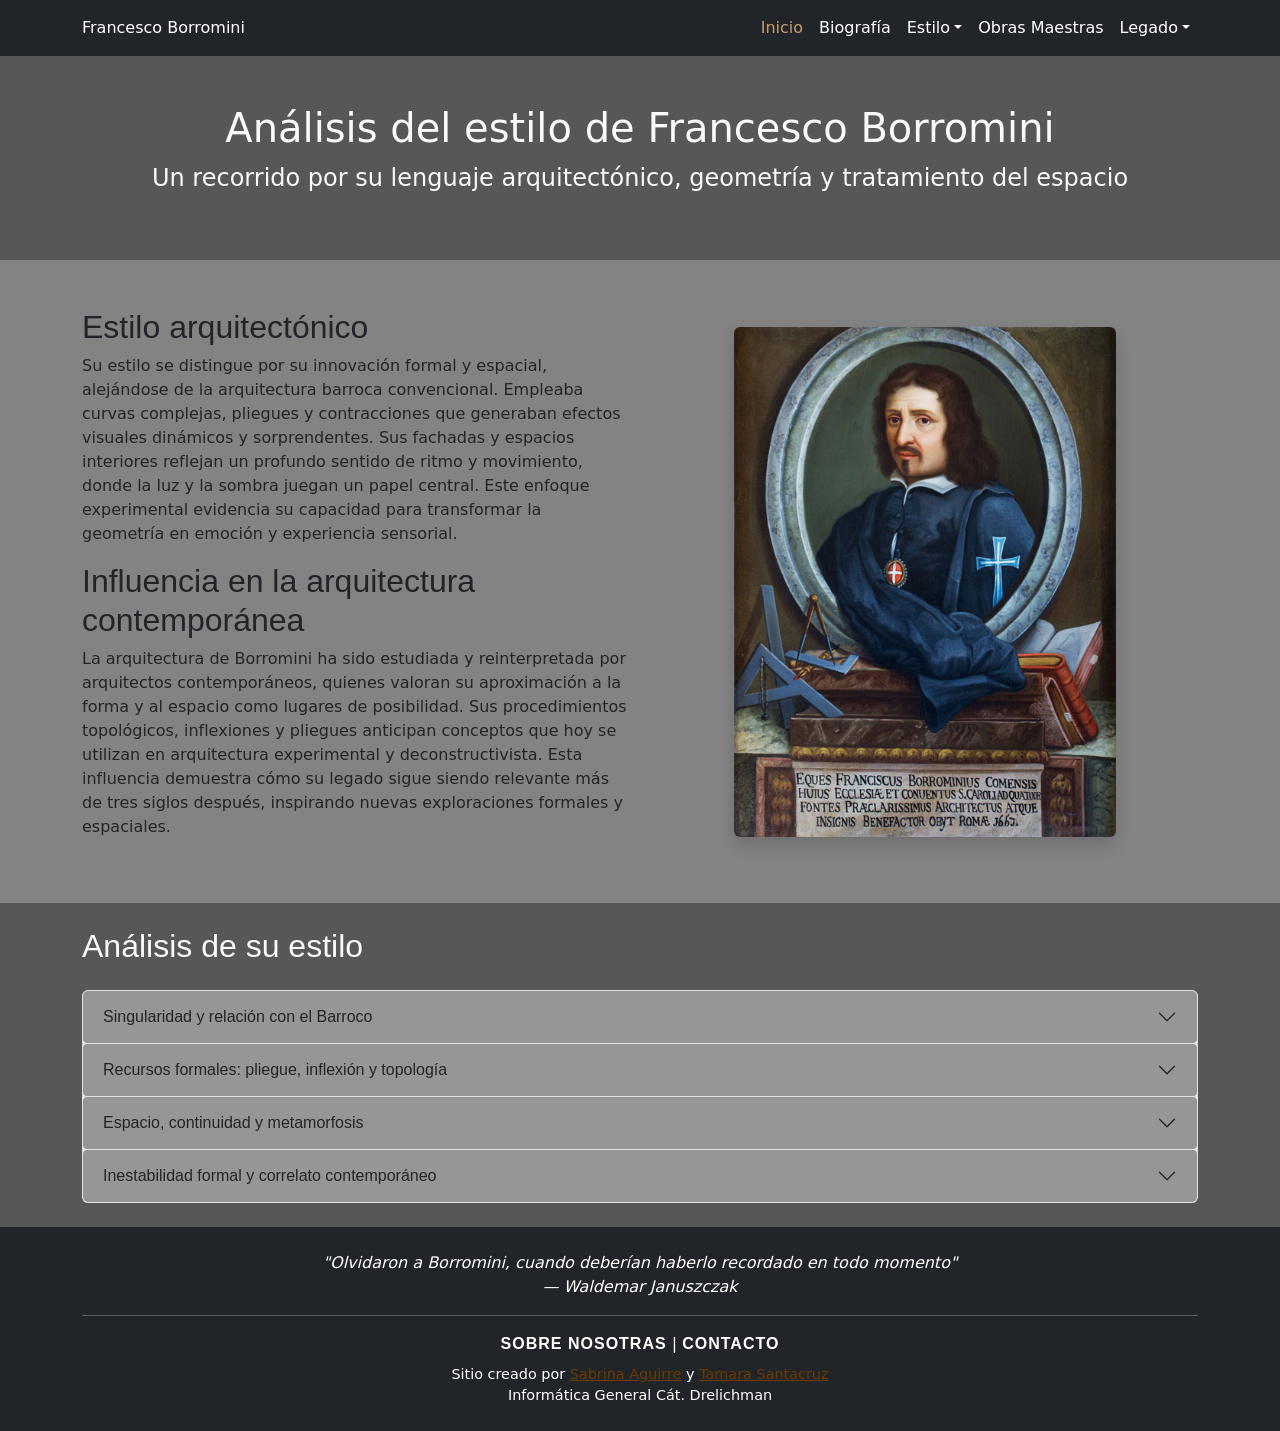
==== commit 66b6f1ab: "Re-escala de img en analisis.html" ====
--- a/analisis.html
+++ b/analisis.html
@@ -65,18 +65,15 @@
             <div class="container">
                 <div class="row align-items-center g-4">
                     <div class="col-md-6">
-                        <h2>Orígenes y formación</h2>
-                        <p>Francesco Borromini (1599-1667), nacido en Bissone, Suiza, se trasladó a Roma, donde trabajó con Carlo Maderno. Su formación combinó técnicas clásicas con un enfoque experimental que rompía las normas arquitectónicas del momento. Esto le permitió desarrollar un estilo único, caracterizado por la integración de geometrías complejas y movimientos espaciales dinámicos.</p>
-
                         <h2>Estilo arquitectónico</h2>
-                        <p>La obra de Borromini se distingue por su innovación formal y espacial, alejándose de la arquitectura barroca convencional. Empleaba curvas complejas, pliegues y contracciones que generaban efectos visuales dinámicos y sorprendentes. Sus fachadas y espacios interiores reflejan un profundo sentido de ritmo y movimiento, donde la luz y la sombra juegan un papel central. Este enfoque experimental evidencia su capacidad para transformar la geometría en emoción y experiencia sensorial.</p>
+                        <p>Su estilo se distingue por su innovación formal y espacial, alejándose de la arquitectura barroca convencional. Empleaba curvas complejas, pliegues y contracciones que generaban efectos visuales dinámicos y sorprendentes. Sus fachadas y espacios interiores reflejan un profundo sentido de ritmo y movimiento, donde la luz y la sombra juegan un papel central. Este enfoque experimental evidencia su capacidad para transformar la geometría en emoción y experiencia sensorial.</p>
 
                         <h2>Influencia en la arquitectura contemporánea</h2>
                         <p>La arquitectura de Borromini ha sido estudiada y reinterpretada por arquitectos contemporáneos, quienes valoran su aproximación a la forma y al espacio como lugares de posibilidad. Sus procedimientos topológicos, inflexiones y pliegues anticipan conceptos que hoy se utilizan en arquitectura experimental y deconstructivista. Esta influencia demuestra cómo su legado sigue siendo relevante más de tres siglos después, inspirando nuevas exploraciones formales y espaciales.</p>
                     </div>
 
                     <div class="col-md-6">
-                        <img src="img/borromini-retrato-espejo.jpg" alt="Retrato de Borromini frente a un espejo" class="img-fluid rounded shadow">
+                        <img src="img/borromini-retrato-espejo.jpg" alt="Retrato de Borromini frente a un espejo" class="img-fluid rounded shadow img-escala-estilo">
                     </div>
                 </div>
             </div>
--- a/css/estilos.css
+++ b/css/estilos.css
@@ -165,10 +165,12 @@
 /* --- Estilos específicos estilo.html --- */
 
 #estilo, 
-#tecnica, 
+#tecnica {
+font-family: 'League Spartan', sans-serif;
+}
+
 #estilo h2, 
 #tecnica h2 {
-    font-family: 'League Spartan', sans-serif;
     font-weight: 700;
 }
 
@@ -178,6 +180,13 @@
 h3,
 h2 {
     font-family: 'League Spartan', sans-serif;
+}
+
+.img-escala-estilo {
+    width: 70%;
+    height: auto;
+    display: block;
+    margin: 0 auto;
 }
 
 /* --- Estilos analisis.html --- */
